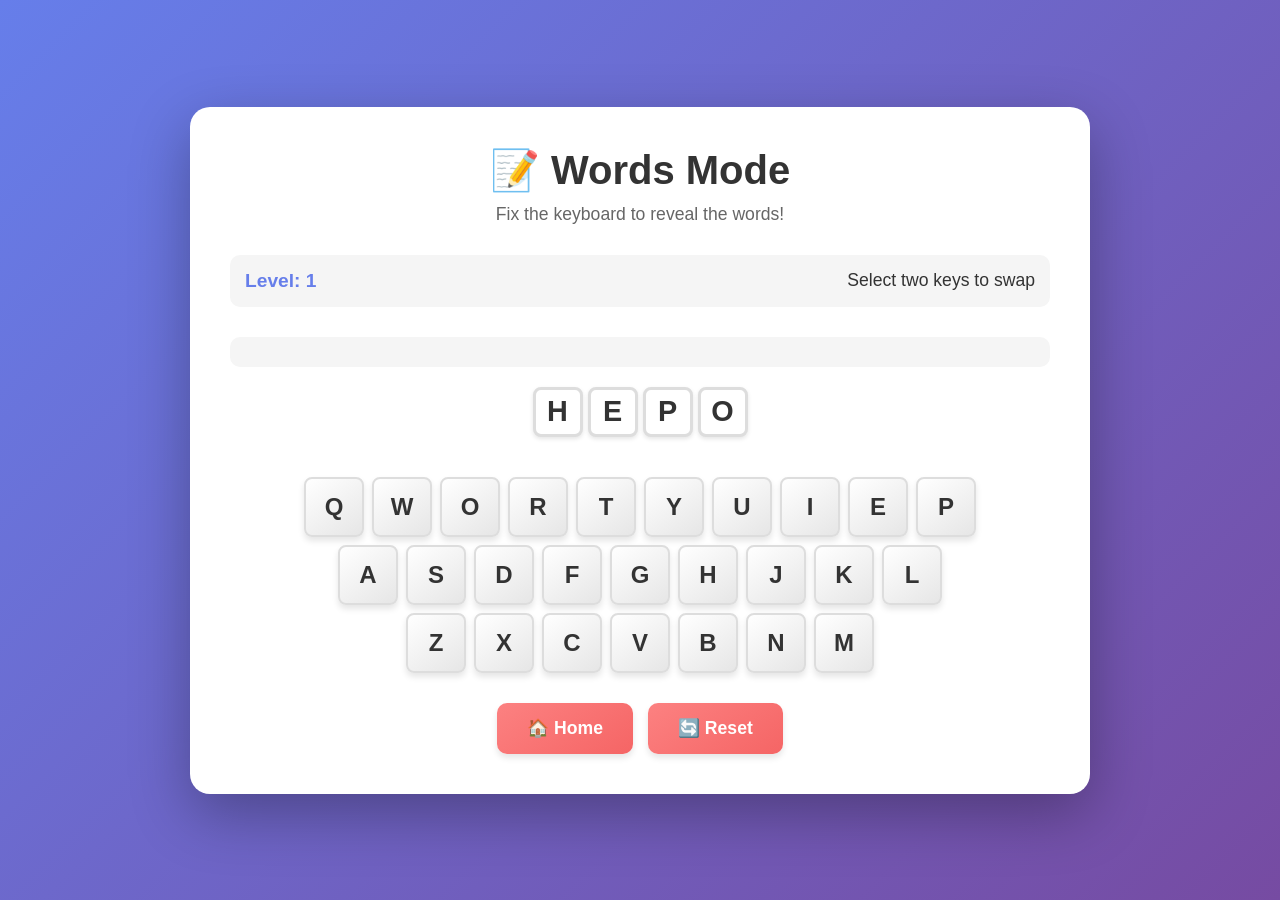
==== words.html @ c9fb986a "jaya" ====
<!DOCTYPE html>
<html lang="en">
<head>
    <meta charset="UTF-8">
    <meta name="viewport" content="width=device-width, initial-scale=1.0">
    <title>Words Mode - Keyboard</title>
    <link rel="stylesheet" href="common.css">
    <style>
        .words-container {
            margin-bottom: 40px;
            display: flex;
            flex-direction: column;
            gap: 15px;
            align-items: center;
        }

        .word-row {
            display: flex;
            gap: 5px;
            transition: all 0.5s ease;
        }

        .word-row.completed {
            animation: fadeOut 0.5s ease forwards;
        }

        .letter-box {
            width: 50px;
            height: 50px;
            background: white;
            border: 3px solid #ddd;
            border-radius: 8px;
            display: flex;
            justify-content: center;
            align-items: center;
            font-size: 1.8em;
            font-weight: bold;
            color: #333;
            box-shadow: 0 2px 4px rgba(0, 0, 0, 0.1);
            transition: all 0.3s ease;
        }

        .letter-box.correct {
            background: linear-gradient(145deg, #48bb78, #38a169);
            color: white;
            border-color: #38a169;
            animation: correct-pulse 0.5s ease;
        }

        .progress-bar {
            width: 100%;
            background: #f5f5f5;
            border-radius: 10px;
            padding: 5px;
            margin-bottom: 20px;
        }

        .progress-fill {
            height: 20px;
            background: linear-gradient(145deg, #667eea, #764ba2);
            border-radius: 7px;
            transition: width 0.5s ease;
            display: flex;
            align-items: center;
            justify-content: center;
            color: white;
            font-size: 0.8em;
            font-weight: bold;
        }

        @media (max-width: 768px) {
            .letter-box {
                width: 40px;
                height: 40px;
                font-size: 1.4em;
            }
        }

        @media (max-width: 480px) {
            .letter-box {
                width: 32px;
                height: 32px;
                font-size: 1.1em;
            }
        }
    </style>
</head>
<body>
    <div class="game-container">
        <h1>📝 Words Mode</h1>
        <p class="subtitle">Fix the keyboard to reveal the words!</p>
        
        <div class="info-bar">
            <div class="level">Level: <span id="levelNumber">1</span></div>
            <div class="message" id="message">Select two keys to swap</div>
        </div>

        <div class="progress-bar">
            <div class="progress-fill" id="progressFill" style="width: 0%"></div>
        </div>

        <div id="wordsContainer" class="words-container"></div>

        <div id="keyboard" class="keyboard"></div>

        <div class="buttons">
            <button class="home-btn" onclick="goHome()">🏠 Home</button>
            <button class="reset-btn" onclick="resetCurrentLevel()">🔄 Reset</button>
        </div>
    </div>

    <script src="utils.js"></script>
    <script>
        let currentLayout = [];
        let selectedKeys = [];
        let level = 1;
        let gameWords = [];
        let swapPairs = [];
        let correctSwaps = 0;

        function initGame() {
            currentLayout = cloneLayout(CORRECT_LAYOUT);
            selectedKeys = [];
            correctSwaps = 0;
            
            // Determine number of words based on level
            let wordCount = Math.min(1 + Math.floor(level / 2), 4);
            
            setupGameWords(wordCount);
            applySwapsToKeyboard();
            renderWords();
            renderKeyboard();
            updateProgress();
            updateMessage("Select two keys to swap");
        }

        function setupGameWords(count) {
            gameWords = [];
            swapPairs = [];
            
            // Get random words
            const words = getRandomWords(count, level > 5 ? 'medium' : 'easy');
            
            words.forEach(word => {
                // Select two different letters to swap from this word
                const letters = word.split('');
                const uniqueLetters = [...new Set(letters)].filter(l => letters.filter(x => x === l).length === 1);
                
                if (uniqueLetters.length >= 2) {
                    const shuffled = shuffleArray(uniqueLetters);
                    const letter1 = shuffled[0];
                    const letter2 = shuffled[1];
                    
                    gameWords.push({
                        original: word,
                        current: word,
                        swapPair: [letter1, letter2],
                        completed: false
                    });
                    
                    // Check if this swap pair already exists
                    const existingPair = swapPairs.find(p => 
                        (p[0] === letter1 && p[1] === letter2) || 
                        (p[0] === letter2 && p[1] === letter1)
                    );
                    
                    if (!existingPair) {
                        swapPairs.push([letter1, letter2]);
                    }
                } else {
                    // Fallback: just add word without swapping
                    gameWords.push({
                        original: word,
                        current: word,
                        swapPair: null,
                        completed: false
                    });
                }
            });
        }

        function applySwapsToKeyboard() {
            // Apply all swap pairs to the keyboard
            swapPairs.forEach(pair => {
                const pos1 = findLetterPosition(pair[0]);
                const pos2 = findLetterPosition(pair[1]);
                
                if (pos1 && pos2) {
                    // Swap in current layout
                    const temp = currentLayout[pos1.row][pos1.col];
                    currentLayout[pos1.row][pos1.col] = currentLayout[pos2.row][pos2.col];
                    currentLayout[pos2.row][pos2.col] = temp;
                }
            });
            
            // Apply swaps to words
            updateAllWords();
        }

        function updateAllWords() {
            gameWords.forEach(wordObj => {
                if (!wordObj.completed && wordObj.swapPair) {
                    let current = wordObj.original;
                    
                    // Apply all active swaps that affect this word
                    swapPairs.forEach(pair => {
                        current = current.split('').map(letter => {
                            if (letter === pair[0]) return pair[1];
                            if (letter === pair[1]) return pair[0];
                            return letter;
                        }).join('');
                    });
                    
                    wordObj.current = current;
                }
            });
        }

        function renderWords() {
            const container = document.getElementById('wordsContainer');
            container.innerHTML = '';

            gameWords.forEach((wordObj, wordIndex) => {
                if (!wordObj.completed) {
                    const wordRow = document.createElement('div');
                    wordRow.className = 'word-row';
                    wordRow.dataset.wordIndex = wordIndex;

                    wordObj.current.split('').forEach(letter => {
                        const letterBox = document.createElement('div');
                        letterBox.className = 'letter-box';
                        letterBox.textContent = letter;
                        wordRow.appendChild(letterBox);
                    });

                    container.appendChild(wordRow);
                }
            });
        }

        function renderKeyboard() {
            const keyboardDiv = document.getElementById('keyboard');
            keyboardDiv.innerHTML = '';

            currentLayout.forEach((row, rowIndex) => {
                const rowDiv = document.createElement('div');
                rowDiv.className = 'keyboard-row';

                row.forEach((letter, colIndex) => {
                    const keyDiv = document.createElement('div');
                    keyDiv.className = 'key';
                    keyDiv.textContent = letter;
                    keyDiv.dataset.row = rowIndex;
                    keyDiv.dataset.col = colIndex;
                    keyDiv.onclick = () => selectKey(rowIndex, colIndex);
                    rowDiv.appendChild(keyDiv);
                });

                keyboardDiv.appendChild(rowDiv);
            });
        }

        function selectKey(row, col) {
            const keyElement = document.querySelector(`[data-row="${row}"][data-col="${col}"]`);
            
            const existingIndex = selectedKeys.findIndex(k => k.row === row && k.col === col);
            
            if (existingIndex !== -1) {
                selectedKeys.splice(existingIndex, 1);
                keyElement.classList.remove('selected');
            } else if (selectedKeys.length < 2) {
                selectedKeys.push({ row, col, element: keyElement });
                keyElement.classList.add('selected');
                
                if (selectedKeys.length === 2) {
                    setTimeout(() => swapKeys(), 300);
                }
            }

            updateMessage(selectedKeys.length === 0 ? "Select two keys to swap" : 
                         selectedKeys.length === 1 ? "Select one more key" : "Swapping...");
        }

        function swapKeys() {
            const key1 = selectedKeys[0];
            const key2 = selectedKeys[1];

            const letter1 = currentLayout[key1.row][key1.col];
            const letter2 = currentLayout[key2.row][key2.col];

            // Swap in the layout
            currentLayout[key1.row][key1.col] = letter2;
            currentLayout[key2.row][key2.col] = letter1;

            // Update UI
            key1.element.textContent = letter2;
            key2.element.textContent = letter1;

            // Add swap animation
            key1.element.classList.add('swapped');
            key2.element.classList.add('swapped');

            setTimeout(() => {
                key1.element.classList.remove('swapped');
                key2.element.classList.remove('swapped');
            }, 500);

            // Clear selection
            key1.element.classList.remove('selected');
            key2.element.classList.remove('selected');
            selectedKeys = [];

            // Update swap pairs
            updateSwapPairs(letter1, letter2);
            updateAllWords();
            renderWords();

            setTimeout(() => checkWords(), 600);
        }

        function updateSwapPairs(letter1, letter2) {
            // Check if this swap fixes a pair
            const pairIndex = swapPairs.findIndex(p => 
                (p[0] === letter1 && p[1] === letter2) || 
                (p[0] === letter2 && p[1] === letter1)
            );
            
            if (pairIndex !== -1) {
                swapPairs.splice(pairIndex, 1);
            }
        }

        function checkWords() {
            let allCorrect = true;
            let newlyCompleted = false;

            gameWords.forEach((wordObj, index) => {
                if (!wordObj.completed && wordObj.current === wordObj.original) {
                    wordObj.completed = true;
                    newlyCompleted = true;
                    correctSwaps++;
                    
                    // Animate word completion
                    const wordRow = document.querySelector(`[data-word-index="${index}"]`);
                    if (wordRow) {
                        wordRow.querySelectorAll('.letter-box').forEach((box, i) => {
                            setTimeout(() => {
                                box.classList.add('correct');
                            }, i * 100);
                        });
                        
                        setTimeout(() => {
                            wordRow.classList.add('completed');
                            setTimeout(() => renderWords(), 500);
                        }, wordObj.original.length * 100 + 300);
                    }
                }
                
                if (!wordObj.completed) {
                    allCorrect = false;
                }
            });

            updateProgress();

            if (allCorrect) {
                setTimeout(() => {
                    updateMessage("All words revealed! Perfect! 🎉");
                    highlightAllKeys();
                    setTimeout(() => {
                        showWinOverlay(nextLevel, goHome);
                    }, 1000);
                }, 1000);
            } else if (newlyCompleted) {
                updateMessage(`Great! ${gameWords.filter(w => !w.completed).length} word${gameWords.filter(w => !w.completed).length > 1 ? 's' : ''} left!`);
            } else {
                updateMessage("Select two keys to swap");
            }
        }

        function updateProgress() {
            const total = gameWords.length;
            const completed = gameWords.filter(w => w.completed).length;
            const percentage = (completed / total) * 100;
            
            const progressFill = document.getElementById('progressFill');
            progressFill.style.width = percentage + '%';
            progressFill.textContent = completed > 0 ? `${completed}/${total}` : '';
        }

        function highlightAllKeys() {
            const allKeys = document.querySelectorAll('.key');
            allKeys.forEach((key, index) => {
                setTimeout(() => {
                    key.classList.add('correct');
                }, index * 30);
            });
        }

        function resetCurrentLevel() {
            selectedKeys.forEach(key => key.element.classList.remove('selected'));
            selectedKeys = [];
            initGame();
        }

        function nextLevel() {
            level++;
            updateLevel(level);
            initGame();
        }

        function goHome() {
            window.location.href = 'index.html';
        }

        // Start the game
        initGame();
    </script>
</body>
</html>
---- common.css ----
/* Common styles shared across all game modes */

* {
    margin: 0;
    padding: 0;
    box-sizing: border-box;
}

body {
    font-family: 'Segoe UI', Tahoma, Geneva, Verdana, sans-serif;
    background: linear-gradient(135deg, #667eea 0%, #764ba2 100%);
    min-height: 100vh;
    display: flex;
    justify-content: center;
    align-items: center;
    padding: 20px;
}

.game-container {
    background: white;
    border-radius: 20px;
    padding: 40px;
    box-shadow: 0 20px 60px rgba(0, 0, 0, 0.3);
    max-width: 900px;
    width: 100%;
}

h1 {
    text-align: center;
    color: #333;
    margin-bottom: 10px;
    font-size: 2.5em;
}

.subtitle {
    text-align: center;
    color: #666;
    margin-bottom: 30px;
    font-size: 1.1em;
}

.info-bar {
    display: flex;
    justify-content: space-between;
    align-items: center;
    margin-bottom: 30px;
    padding: 15px;
    background: #f5f5f5;
    border-radius: 10px;
}

.level {
    font-size: 1.2em;
    font-weight: bold;
    color: #667eea;
}

.message {
    font-size: 1.1em;
    color: #333;
    font-weight: 500;
}

/* Keyboard Styles */
.keyboard {
    display: flex;
    flex-direction: column;
    gap: 8px;
    margin-bottom: 30px;
}

.keyboard-row {
    display: flex;
    justify-content: center;
    gap: 8px;
}

.key {
    width: 60px;
    height: 60px;
    background: linear-gradient(145deg, #ffffff, #e6e6e6);
    border: 2px solid #ddd;
    border-radius: 8px;
    display: flex;
    justify-content: center;
    align-items: center;
    font-size: 1.5em;
    font-weight: bold;
    color: #333;
    cursor: pointer;
    transition: all 0.3s ease;
    user-select: none;
    box-shadow: 0 4px 6px rgba(0, 0, 0, 0.1);
}

.key:hover {
    transform: translateY(-2px);
    box-shadow: 0 6px 12px rgba(0, 0, 0, 0.15);
    border-color: #667eea;
}

.key.selected {
    background: linear-gradient(145deg, #667eea, #764ba2);
    color: white;
    border-color: #667eea;
    transform: scale(1.1);
    box-shadow: 0 8px 16px rgba(102, 126, 234, 0.4);
}

.key.correct {
    background: linear-gradient(145deg, #48bb78, #38a169);
    color: white;
    border-color: #38a169;
}

.key.incorrect {
    background: linear-gradient(145deg, #fc8181, #f56565);
    color: white;
    border-color: #f56565;
}

.key.highlighted {
    background: linear-gradient(145deg, #fbbf24, #f59e0b);
    color: white;
    border-color: #f59e0b;
    animation: pulse 1s ease infinite;
}

.key.swapped {
    animation: swap-animation 0.5s ease;
}

.key.hidden {
    background: #ddd;
    color: transparent;
    cursor: default;
}

.key.missing {
    background: #f0f0f0;
    border: 2px dashed #bbb;
    color: transparent;
    cursor: default;
}

.key.empty {
    background: transparent;
    border: none;
    cursor: default;
    pointer-events: none;
}

/* Animations */
@keyframes pulse {
    0%, 100% { transform: scale(1); }
    50% { transform: scale(1.1); }
}

@keyframes correct-pulse {
    0%, 100% { transform: scale(1); }
    50% { transform: scale(1.15); }
}

@keyframes swap-animation {
    0%, 100% { transform: scale(1); }
    25% { transform: scale(0.9) rotate(-5deg); }
    75% { transform: scale(0.9) rotate(5deg); }
}

@keyframes win-celebration {
    0%, 100% { transform: scale(1); }
    50% { transform: scale(1.05); }
}

@keyframes fadeOut {
    from { opacity: 1; transform: scale(1); }
    to { opacity: 0; transform: scale(0.8); }
}

/* Buttons */
.buttons {
    display: flex;
    gap: 15px;
    justify-content: center;
    flex-wrap: wrap;
}

button {
    padding: 15px 30px;
    font-size: 1.1em;
    font-weight: bold;
    border: none;
    border-radius: 10px;
    cursor: pointer;
    transition: all 0.3s ease;
    box-shadow: 0 4px 6px rgba(0, 0, 0, 0.1);
}

.home-btn, .reset-btn, .retry-btn {
    background: linear-gradient(145deg, #fc8181, #f56565);
    color: white;
}

.home-btn:hover, .reset-btn:hover, .retry-btn:hover {
    background: linear-gradient(145deg, #f56565, #e53e3e);
    transform: translateY(-2px);
    box-shadow: 0 6px 12px rgba(245, 101, 101, 0.4);
}

.next-btn {
    background: linear-gradient(145deg, #48bb78, #38a169);
    color: white;
    display: none;
}

.next-btn:hover {
    background: linear-gradient(145deg, #38a169, #2f855a);
    transform: translateY(-2px);
    box-shadow: 0 6px 12px rgba(72, 187, 120, 0.4);
}

.next-btn.show {
    display: inline-block;
}

/* Win/Fail Messages */
.result-message {
    text-align: center;
    font-size: 1.5em;
    font-weight: bold;
    margin-bottom: 20px;
    display: none;
}

.result-message.show {
    display: block;
}

.win-message {
    color: #48bb78;
    animation: win-celebration 0.6s ease infinite;
}

.fail-message {
    color: #fc8181;
}

/* Overlay for game over */
.game-overlay {
    position: fixed;
    top: 0;
    left: 0;
    width: 100%;
    height: 100%;
    background: rgba(0, 0, 0, 0.7);
    display: none;
    justify-content: center;
    align-items: center;
    z-index: 1000;
}

.game-overlay.show {
    display: flex;
}

.overlay-content {
    background: white;
    border-radius: 20px;
    padding: 40px;
    text-align: center;
    box-shadow: 0 20px 60px rgba(0, 0, 0, 0.5);
    max-width: 500px;
    width: 90%;
}

.overlay-content h2 {
    font-size: 2.5em;
    margin-bottom: 20px;
}

.overlay-content .win h2 {
    color: #48bb78;
}

.overlay-content .fail h2 {
    color: #fc8181;
}

.overlay-content p {
    font-size: 1.2em;
    color: #666;
    margin-bottom: 30px;
}

/* Responsive Design */
@media (max-width: 768px) {
    .game-container {
        padding: 20px;
    }

    h1 {
        font-size: 1.8em;
    }

    .key {
        width: 45px;
        height: 45px;
        font-size: 1.2em;
    }

    .info-bar {
        flex-direction: column;
        gap: 10px;
    }
}

@media (max-width: 480px) {
    .key {
        width: 35px;
        height: 35px;
        font-size: 1em;
    }
}
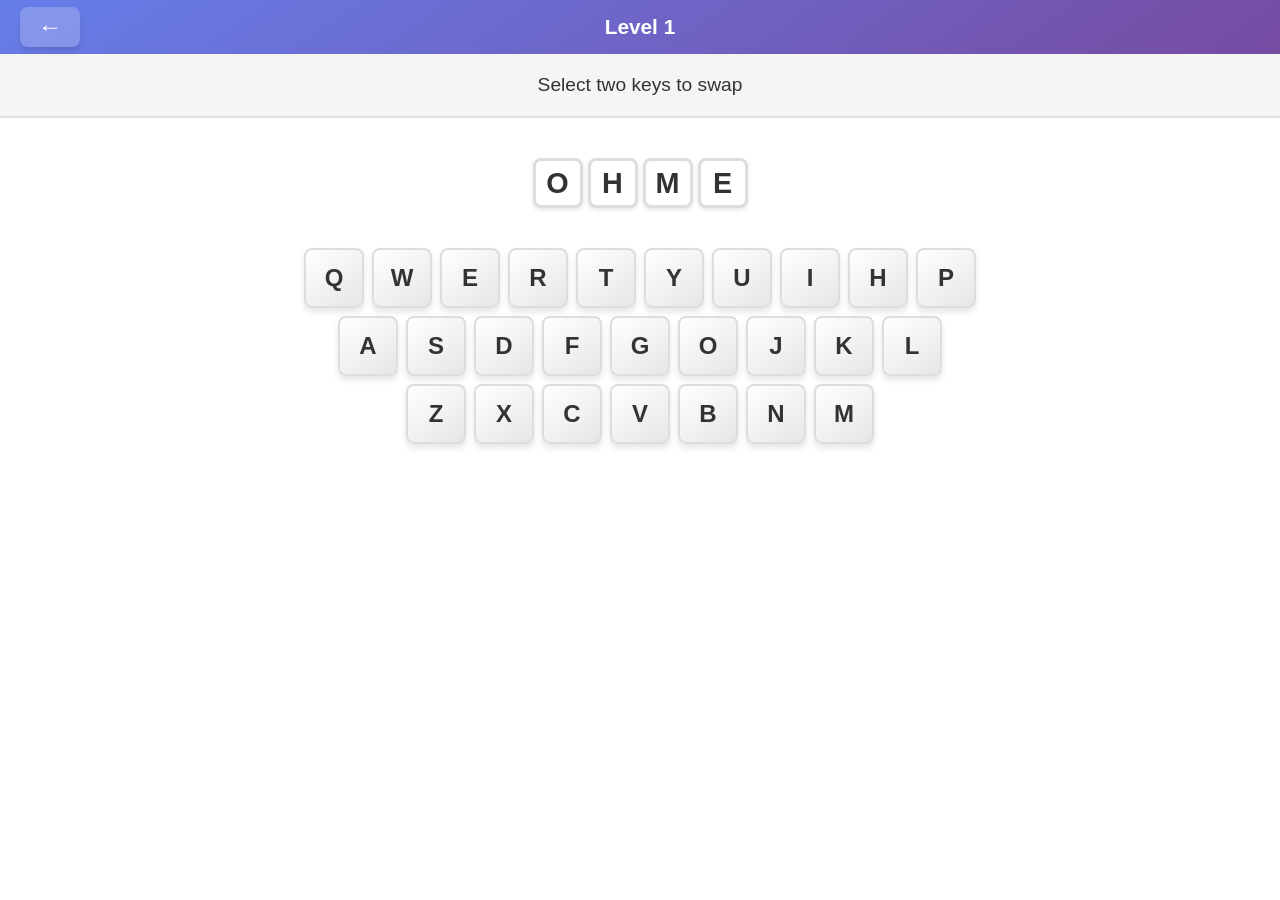
==== commit 76c6c958: "jaya" ====
--- a/words.html
+++ b/words.html
@@ -6,8 +6,87 @@
     <title>Words Mode - Keyboard</title>
     <link rel="stylesheet" href="common.css">
     <style>
+        /* Override common styles */
+        body {
+            padding: 0;
+            align-items: flex-start;
+        }
+
+        .game-container {
+            padding: 0;
+            border-radius: 0;
+            max-width: 100%;
+            width: 100%;
+            min-height: 100vh;
+            box-shadow: none;
+        }
+
+        /* Top bar with back arrow and level */
+        .top-bar {
+            display: flex;
+            align-items: center;
+            justify-content: center;
+            position: relative;
+            background: linear-gradient(145deg, #667eea, #764ba2);
+            padding: 15px 20px;
+            color: white;
+        }
+
+        .back-btn {
+            position: absolute;
+            left: 20px;
+            background: rgba(255, 255, 255, 0.2);
+            border: none;
+            color: white;
+            width: 40px;
+            height: 40px;
+            border-radius: 8px;
+            cursor: pointer;
+            display: flex;
+            align-items: center;
+            justify-content: center;
+            font-size: 1.5em;
+            transition: all 0.3s ease;
+        }
+
+        .back-btn:hover {
+            background: rgba(255, 255, 255, 0.3);
+            transform: translateX(-3px);
+        }
+
+        .top-bar .level {
+            font-size: 1.3em;
+            font-weight: bold;
+            color: white;
+            background: transparent;
+            padding: 0;
+            border-radius: 0;
+        }
+
+        /* Info panel - only message visible */
+        .info-panel {
+            background: #f5f5f5;
+            padding: 20px;
+            text-align: center;
+            border-bottom: 2px solid #e0e0e0;
+        }
+
+        .message {
+            font-size: 1.2em;
+            color: #333;
+            font-weight: 500;
+        }
+
+        /* Game content area */
+        .game-content {
+            padding: 40px 20px;
+            display: flex;
+            flex-direction: column;
+            align-items: center;
+            gap: 40px;
+        }
+
         .words-container {
-            margin-bottom: 40px;
             display: flex;
             flex-direction: column;
             gap: 15px;
@@ -47,25 +126,14 @@
             animation: correct-pulse 0.5s ease;
         }
 
-        .progress-bar {
-            width: 100%;
-            background: #f5f5f5;
-            border-radius: 10px;
-            padding: 5px;
-            margin-bottom: 20px;
-        }
-
-        .progress-fill {
-            height: 20px;
-            background: linear-gradient(145deg, #667eea, #764ba2);
-            border-radius: 7px;
-            transition: width 0.5s ease;
-            display: flex;
-            align-items: center;
-            justify-content: center;
-            color: white;
-            font-size: 0.8em;
-            font-weight: bold;
+        @keyframes fadeOut {
+            from { opacity: 1; transform: scale(1); }
+            to { opacity: 0; transform: scale(0.8); }
+        }
+
+        @keyframes correct-pulse {
+            0%, 100% { transform: scale(1); }
+            50% { transform: scale(1.15); }
         }
 
         @media (max-width: 768px) {
@@ -74,6 +142,11 @@
                 height: 40px;
                 font-size: 1.4em;
             }
+
+            .game-content {
+                padding: 30px 15px;
+                gap: 30px;
+            }
         }
 
         @media (max-width: 480px) {
@@ -82,30 +155,46 @@
                 height: 32px;
                 font-size: 1.1em;
             }
+
+            .back-btn {
+                width: 35px;
+                height: 35px;
+                font-size: 1.2em;
+                left: 15px;
+            }
+
+            .top-bar .level {
+                font-size: 1.1em;
+            }
+
+            .message {
+                font-size: 1em;
+            }
+
+            .game-content {
+                padding: 20px 10px;
+                gap: 25px;
+            }
         }
     </style>
 </head>
 <body>
     <div class="game-container">
-        <h1>📝 Words Mode</h1>
-        <p class="subtitle">Fix the keyboard to reveal the words!</p>
-        
-        <div class="info-bar">
-            <div class="level">Level: <span id="levelNumber">1</span></div>
+        <!-- Top bar with back arrow and level -->
+        <div class="top-bar">
+            <button class="back-btn" onclick="goHome()">←</button>
+            <div class="level">Level <span id="levelNumber">1</span></div>
+        </div>
+
+        <!-- Message panel -->
+        <div class="info-panel">
             <div class="message" id="message">Select two keys to swap</div>
         </div>
 
-        <div class="progress-bar">
-            <div class="progress-fill" id="progressFill" style="width: 0%"></div>
-        </div>
-
-        <div id="wordsContainer" class="words-container"></div>
-
-        <div id="keyboard" class="keyboard"></div>
-
-        <div class="buttons">
-            <button class="home-btn" onclick="goHome()">🏠 Home</button>
-            <button class="reset-btn" onclick="resetCurrentLevel()">🔄 Reset</button>
+        <!-- Game content -->
+        <div class="game-content">
+            <div id="wordsContainer" class="words-container"></div>
+            <div id="keyboard" class="keyboard"></div>
         </div>
     </div>
 
@@ -130,7 +219,6 @@
             applySwapsToKeyboard();
             renderWords();
             renderKeyboard();
-            updateProgress();
             updateMessage("Select two keys to swap");
         }
 
@@ -361,8 +449,6 @@
                 }
             });
 
-            updateProgress();
-
             if (allCorrect) {
                 setTimeout(() => {
                     updateMessage("All words revealed! Perfect! 🎉");
@@ -378,16 +464,6 @@
             }
         }
 
-        function updateProgress() {
-            const total = gameWords.length;
-            const completed = gameWords.filter(w => w.completed).length;
-            const percentage = (completed / total) * 100;
-            
-            const progressFill = document.getElementById('progressFill');
-            progressFill.style.width = percentage + '%';
-            progressFill.textContent = completed > 0 ? `${completed}/${total}` : '';
-        }
-
         function highlightAllKeys() {
             const allKeys = document.querySelectorAll('.key');
             allKeys.forEach((key, index) => {
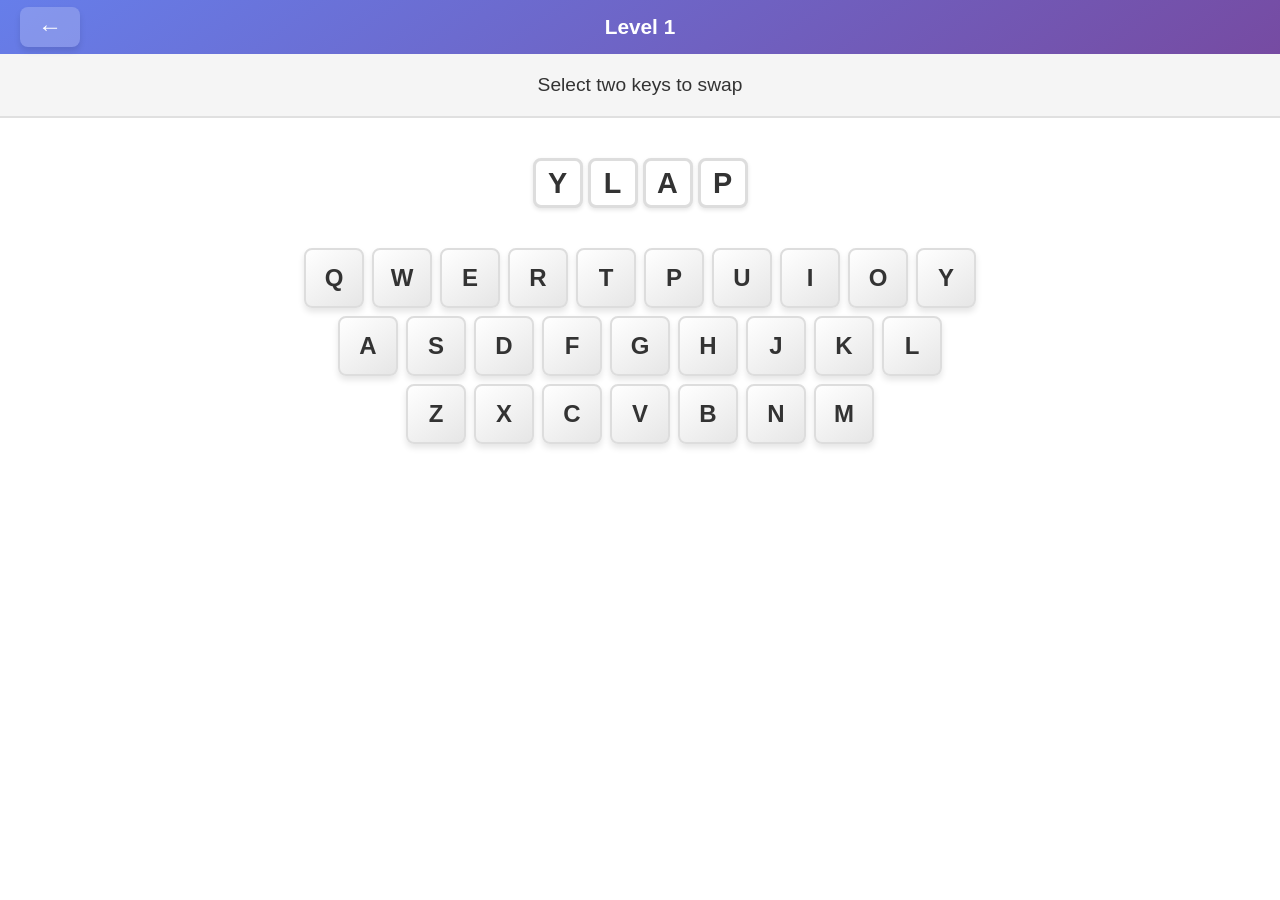
==== commit f1ae85d6: "jaya" ====
--- a/words.html
+++ b/words.html
@@ -124,6 +124,34 @@
             color: white;
             border-color: #38a169;
             animation: correct-pulse 0.5s ease;
+        }
+
+        .letter-box.highlighted {
+            background: linear-gradient(145deg, #667eea, #764ba2);
+            color: white;
+            border-color: #667eea;
+            transform: scale(1.1);
+            box-shadow: 0 4px 8px rgba(102, 126, 234, 0.4);
+        }
+
+        /* Ghost letter animation */
+        .ghost-letter {
+            position: fixed;
+            pointer-events: none;
+            z-index: 1000;
+            font-size: 1.5em;
+            font-weight: bold;
+            color: #667eea;
+            background: white;
+            border: 2px solid #667eea;
+            border-radius: 8px;
+            width: 60px;
+            height: 60px;
+            display: flex;
+            align-items: center;
+            justify-content: center;
+            opacity: 0.8;
+            box-shadow: 0 4px 12px rgba(102, 126, 234, 0.3);
         }
 
         @keyframes fadeOut {
@@ -314,10 +342,11 @@
                     wordRow.className = 'word-row';
                     wordRow.dataset.wordIndex = wordIndex;
 
-                    wordObj.current.split('').forEach(letter => {
+                    wordObj.current.split('').forEach((letter, letterIndex) => {
                         const letterBox = document.createElement('div');
                         letterBox.className = 'letter-box';
                         letterBox.textContent = letter;
+                        letterBox.dataset.letter = letter.toLowerCase();
                         wordRow.appendChild(letterBox);
                     });
 
@@ -350,15 +379,20 @@
 
         function selectKey(row, col) {
             const keyElement = document.querySelector(`[data-row="${row}"][data-col="${col}"]`);
+            const letter = currentLayout[row][col].toLowerCase();
             
             const existingIndex = selectedKeys.findIndex(k => k.row === row && k.col === col);
             
             if (existingIndex !== -1) {
+                // Deselect
                 selectedKeys.splice(existingIndex, 1);
                 keyElement.classList.remove('selected');
+                unhighlightLetterInWords(letter);
             } else if (selectedKeys.length < 2) {
-                selectedKeys.push({ row, col, element: keyElement });
+                // Select
+                selectedKeys.push({ row, col, element: keyElement, letter: letter });
                 keyElement.classList.add('selected');
+                highlightLetterInWords(letter);
                 
                 if (selectedKeys.length === 2) {
                     setTimeout(() => swapKeys(), 300);
@@ -369,6 +403,22 @@
                          selectedKeys.length === 1 ? "Select one more key" : "Swapping...");
         }
 
+        function highlightLetterInWords(letter) {
+            const letterBoxes = document.querySelectorAll(`.letter-box[data-letter="${letter}"]`);
+            letterBoxes.forEach(box => {
+                if (!box.classList.contains('correct')) {
+                    box.classList.add('highlighted');
+                }
+            });
+        }
+
+        function unhighlightLetterInWords(letter) {
+            const letterBoxes = document.querySelectorAll(`.letter-box[data-letter="${letter}"]`);
+            letterBoxes.forEach(box => {
+                box.classList.remove('highlighted');
+            });
+        }
+
         function swapKeys() {
             const key1 = selectedKeys[0];
             const key2 = selectedKeys[1];
@@ -376,22 +426,31 @@
             const letter1 = currentLayout[key1.row][key1.col];
             const letter2 = currentLayout[key2.row][key2.col];
 
+            // Remove highlights from words
+            unhighlightLetterInWords(key1.letter);
+            unhighlightLetterInWords(key2.letter);
+
+            // Create ghost letters for animation
+            createGhostLetterAnimation(key1.element, key2.element, letter1, letter2);
+
             // Swap in the layout
             currentLayout[key1.row][key1.col] = letter2;
             currentLayout[key2.row][key2.col] = letter1;
 
-            // Update UI
-            key1.element.textContent = letter2;
-            key2.element.textContent = letter1;
-
-            // Add swap animation
-            key1.element.classList.add('swapped');
-            key2.element.classList.add('swapped');
-
+            // Update UI after animation delay
             setTimeout(() => {
-                key1.element.classList.remove('swapped');
-                key2.element.classList.remove('swapped');
-            }, 500);
+                key1.element.textContent = letter2;
+                key2.element.textContent = letter1;
+
+                // Add swap animation
+                key1.element.classList.add('swapped');
+                key2.element.classList.add('swapped');
+
+                setTimeout(() => {
+                    key1.element.classList.remove('swapped');
+                    key2.element.classList.remove('swapped');
+                }, 500);
+            }, 150);
 
             // Clear selection
             key1.element.classList.remove('selected');
@@ -401,9 +460,51 @@
             // Update swap pairs
             updateSwapPairs(letter1, letter2);
             updateAllWords();
-            renderWords();
-
-            setTimeout(() => checkWords(), 600);
+            setTimeout(() => {
+                renderWords();
+                checkWords();
+            }, 600);
+        }
+
+        function createGhostLetterAnimation(fromElement, toElement, letter1, letter2) {
+            const rect1 = fromElement.getBoundingClientRect();
+            const rect2 = toElement.getBoundingClientRect();
+
+            // Create ghost for letter1 moving to position 2
+            const ghost1 = document.createElement('div');
+            ghost1.className = 'ghost-letter';
+            ghost1.textContent = letter1;
+            ghost1.style.left = rect1.left + 'px';
+            ghost1.style.top = rect1.top + 'px';
+            document.body.appendChild(ghost1);
+
+            // Create ghost for letter2 moving to position 1
+            const ghost2 = document.createElement('div');
+            ghost2.className = 'ghost-letter';
+            ghost2.textContent = letter2;
+            ghost2.style.left = rect2.left + 'px';
+            ghost2.style.top = rect2.top + 'px';
+            document.body.appendChild(ghost2);
+
+            // Animate ghosts
+            requestAnimationFrame(() => {
+                ghost1.style.transition = 'all 0.5s cubic-bezier(0.4, 0, 0.2, 1)';
+                ghost2.style.transition = 'all 0.5s cubic-bezier(0.4, 0, 0.2, 1)';
+                
+                ghost1.style.left = rect2.left + 'px';
+                ghost1.style.top = rect2.top + 'px';
+                ghost1.style.opacity = '0';
+                
+                ghost2.style.left = rect1.left + 'px';
+                ghost2.style.top = rect1.top + 'px';
+                ghost2.style.opacity = '0';
+            });
+
+            // Remove ghosts after animation
+            setTimeout(() => {
+                ghost1.remove();
+                ghost2.remove();
+            }, 500);
         }
 
         function updateSwapPairs(letter1, letter2) {
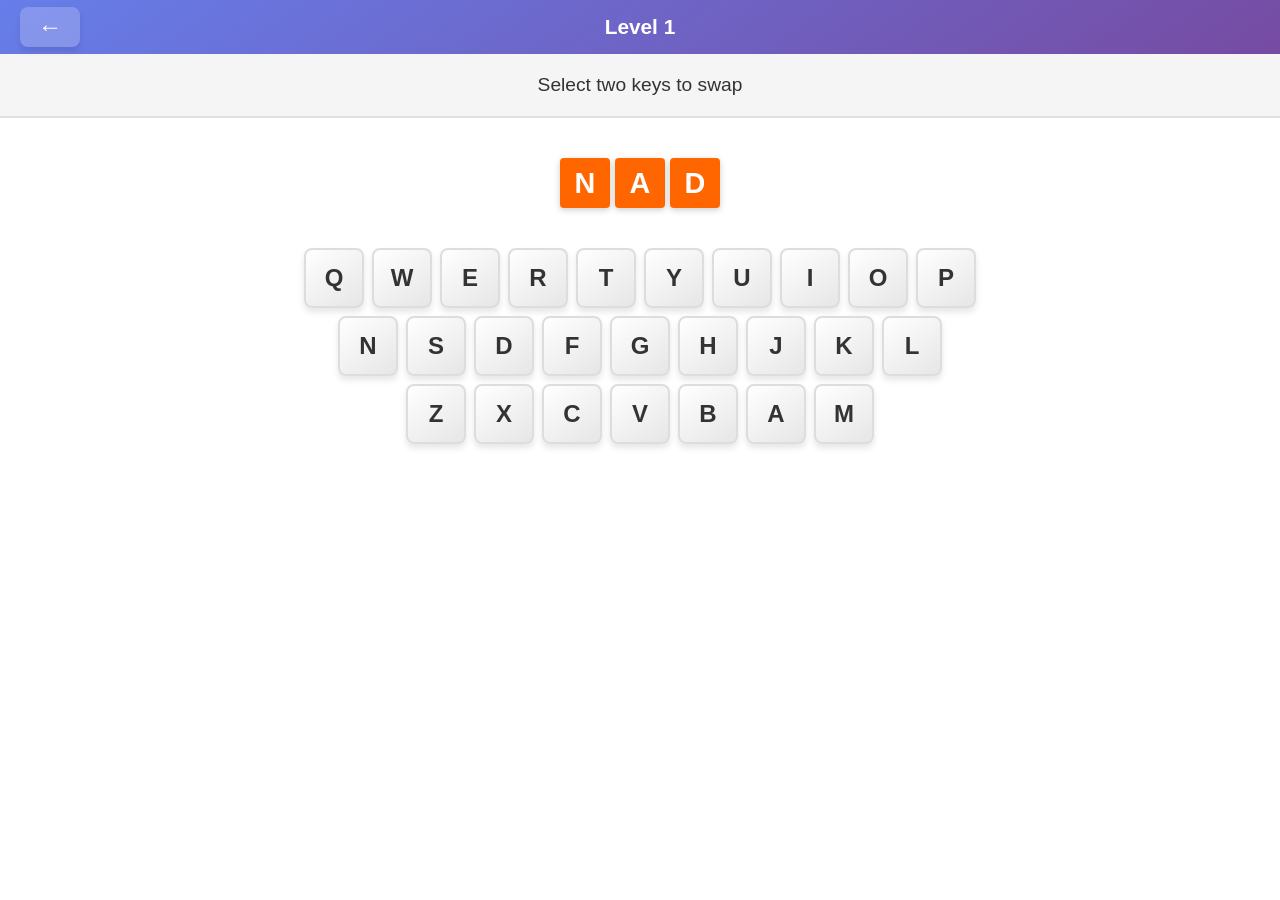
==== commit 88d9245b: "jaya" ====
--- a/words.html
+++ b/words.html
@@ -106,32 +106,27 @@
         .letter-box {
             width: 50px;
             height: 50px;
-            background: white;
-            border: 3px solid #ddd;
-            border-radius: 8px;
+            border: none;
+            border-radius: 4px;
             display: flex;
             justify-content: center;
             align-items: center;
             font-size: 1.8em;
             font-weight: bold;
-            color: #333;
-            box-shadow: 0 2px 4px rgba(0, 0, 0, 0.1);
+            color: white;
+            box-shadow: 0 2px 6px rgba(0, 0, 0, 0.2);
             transition: all 0.3s ease;
         }
 
         .letter-box.correct {
             background: linear-gradient(145deg, #48bb78, #38a169);
             color: white;
-            border-color: #38a169;
             animation: correct-pulse 0.5s ease;
         }
 
         .letter-box.highlighted {
-            background: linear-gradient(145deg, #667eea, #764ba2);
-            color: white;
-            border-color: #667eea;
-            transform: scale(1.1);
-            box-shadow: 0 4px 8px rgba(102, 126, 234, 0.4);
+            transform: scale(1.15);
+            box-shadow: 0 4px 12px rgba(0, 0, 0, 0.3);
         }
 
         /* Ghost letter animation */
@@ -234,11 +229,15 @@
         let gameWords = [];
         let swapPairs = [];
         let correctSwaps = 0;
+        let currentLevelColor = '';
 
         function initGame() {
             currentLayout = cloneLayout(CORRECT_LAYOUT);
             selectedKeys = [];
             correctSwaps = 0;
+            
+            // Set color for this level
+            currentLevelColor = getLevelColor();
             
             // Determine number of words based on level
             let wordCount = Math.min(1 + Math.floor(level / 2), 4);
@@ -254,8 +253,17 @@
             gameWords = [];
             swapPairs = [];
             
-            // Get random words
-            const words = getRandomWords(count, level > 5 ? 'medium' : 'easy');
+            // Determine word length based on level (3-6 letters)
+            let letterCount = 3 + Math.min(Math.floor((level - 1) / 3), 3); // Increases every 3 levels
+            
+            // Get random words of specific length
+            const words = getRandomWords(count, letterCount);
+            
+            // If not enough words, try mixed lengths
+            if (words.length < count) {
+                const mixedWords = getRandomMixedWords(count);
+                words.push(...mixedWords.slice(0, count - words.length));
+            }
             
             words.forEach(word => {
                 // Select two different letters to swap from this word
@@ -332,9 +340,28 @@
             });
         }
 
+        // Wordscapes-style colors for letter boxes
+        const letterBoxColors = [
+            '#ff6600', // Bright Orange
+            '#2ac700', // Light Green
+            '#06aaff', // Blue
+            '#f5a106', // Golden Orange
+            '#8b22de', // Violet
+            '#ff01f0', // Purple
+            '#fa1e14'  // Red
+        ];
+
+        function getLevelColor() {
+            // Cycle through colors based on level
+            return letterBoxColors[(level - 1) % letterBoxColors.length];
+        }
+
         function renderWords() {
             const container = document.getElementById('wordsContainer');
             container.innerHTML = '';
+            
+            // Get the color for this level
+            const levelColor = currentLevelColor;
 
             gameWords.forEach((wordObj, wordIndex) => {
                 if (!wordObj.completed) {
@@ -347,6 +374,10 @@
                         letterBox.className = 'letter-box';
                         letterBox.textContent = letter;
                         letterBox.dataset.letter = letter.toLowerCase();
+                        
+                        // Use same color for all boxes in this level
+                        letterBox.style.backgroundColor = levelColor;
+                        
                         wordRow.appendChild(letterBox);
                     });
 
@@ -590,8 +621,15 @@
             window.location.href = 'index.html';
         }
 
+        // Load words from CSV and start the game
+        async function startGame() {
+            updateMessage("Loading words...");
+            await loadWordsFromCSV();
+            initGame();
+        }
+
         // Start the game
-        initGame();
+        startGame();
     </script>
 </body>
 </html>
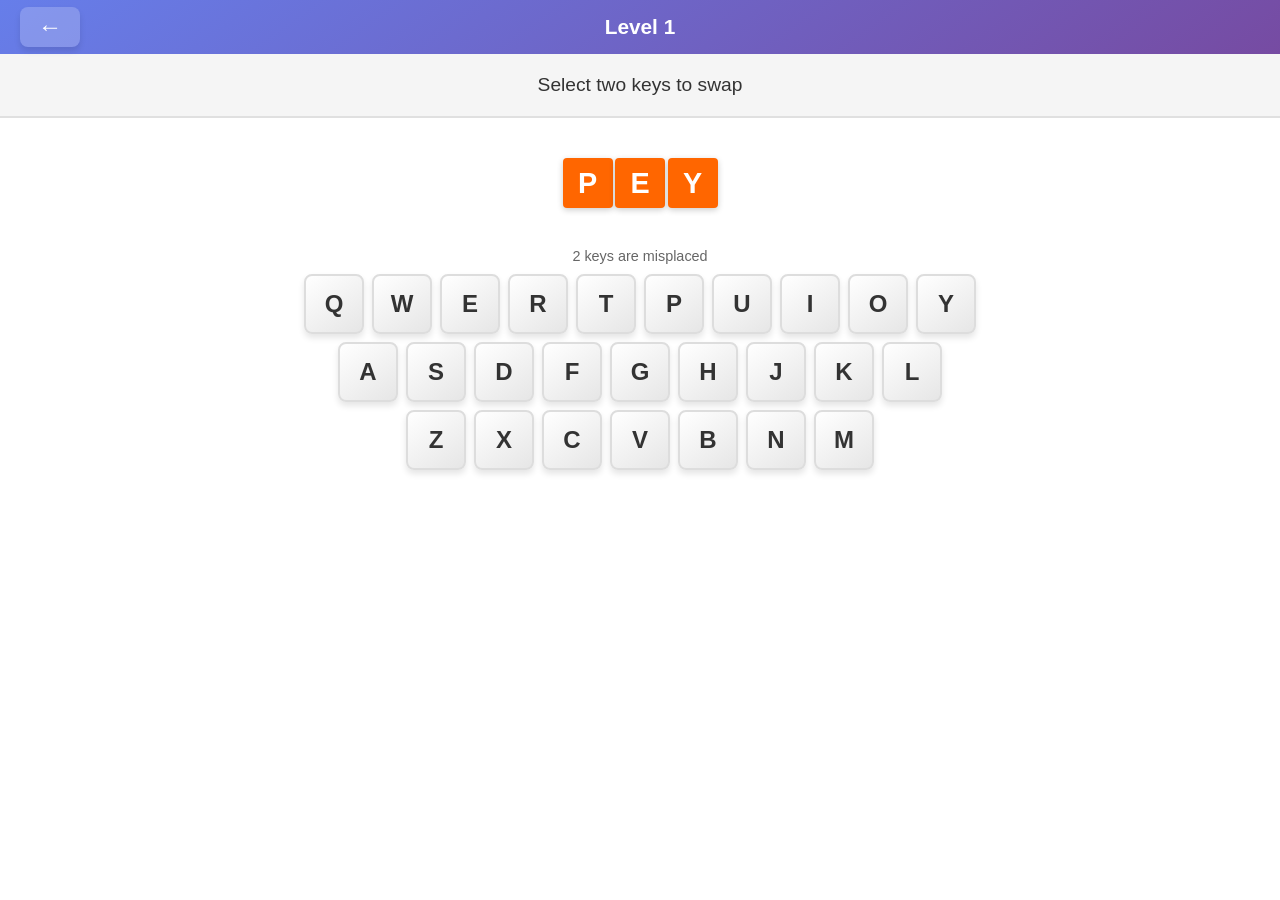
==== commit 1d94cea6: "jaya" ====
--- a/words.html
+++ b/words.html
@@ -86,6 +86,27 @@
             gap: 40px;
         }
 
+        /* Misplaced keys indicator - subtle, plain text */
+        .misplaced-indicator {
+            font-size: 0.9em;
+            font-weight: normal;
+            color: #666;
+            text-align: center;
+            transition: color 0.3s ease;
+        }
+
+        .misplaced-indicator.success {
+            color: #28a745;
+        }
+
+        /* Keyboard section wrapper */
+        .keyboard-section {
+            display: flex;
+            flex-direction: column;
+            align-items: center;
+            gap: 10px;
+        }
+
         .words-container {
             display: flex;
             flex-direction: column;
@@ -95,7 +116,7 @@
 
         .word-row {
             display: flex;
-            gap: 5px;
+            gap: 2.5px;
             transition: all 0.5s ease;
         }
 
@@ -217,7 +238,13 @@
         <!-- Game content -->
         <div class="game-content">
             <div id="wordsContainer" class="words-container"></div>
-            <div id="keyboard" class="keyboard"></div>
+            
+            <div class="keyboard-section">
+                <div class="misplaced-indicator" id="misplacedIndicator">
+                    Calculating misplaced keys...
+                </div>
+                <div id="keyboard" class="keyboard"></div>
+            </div>
         </div>
     </div>
 
@@ -246,7 +273,40 @@
             applySwapsToKeyboard();
             renderWords();
             renderKeyboard();
+            updateMisplacedKeysCount();
             updateMessage("Select two keys to swap");
+        }
+
+        // Count how many keys are misplaced in the current layout
+        function countMisplacedKeys() {
+            let misplacedCount = 0;
+            
+            for (let row = 0; row < currentLayout.length; row++) {
+                for (let col = 0; col < currentLayout[row].length; col++) {
+                    if (currentLayout[row][col] !== CORRECT_LAYOUT[row][col]) {
+                        misplacedCount++;
+                    }
+                }
+            }
+            
+            return misplacedCount;
+        }
+
+        // Update the misplaced keys indicator
+        function updateMisplacedKeysCount() {
+            const count = countMisplacedKeys();
+            const indicator = document.getElementById('misplacedIndicator');
+            
+            if (count === 0) {
+                indicator.textContent = 'All keys are in correct position! 🎉';
+                indicator.className = 'misplaced-indicator success';
+            } else if (count === 1) {
+                indicator.textContent = '1 key is misplaced';
+                indicator.className = 'misplaced-indicator';
+            } else {
+                indicator.textContent = `${count} keys are misplaced`;
+                indicator.className = 'misplaced-indicator';
+            }
         }
 
         function setupGameWords(count) {
@@ -493,6 +553,7 @@
             updateAllWords();
             setTimeout(() => {
                 renderWords();
+                updateMisplacedKeysCount();
                 checkWords();
             }, 600);
         }
